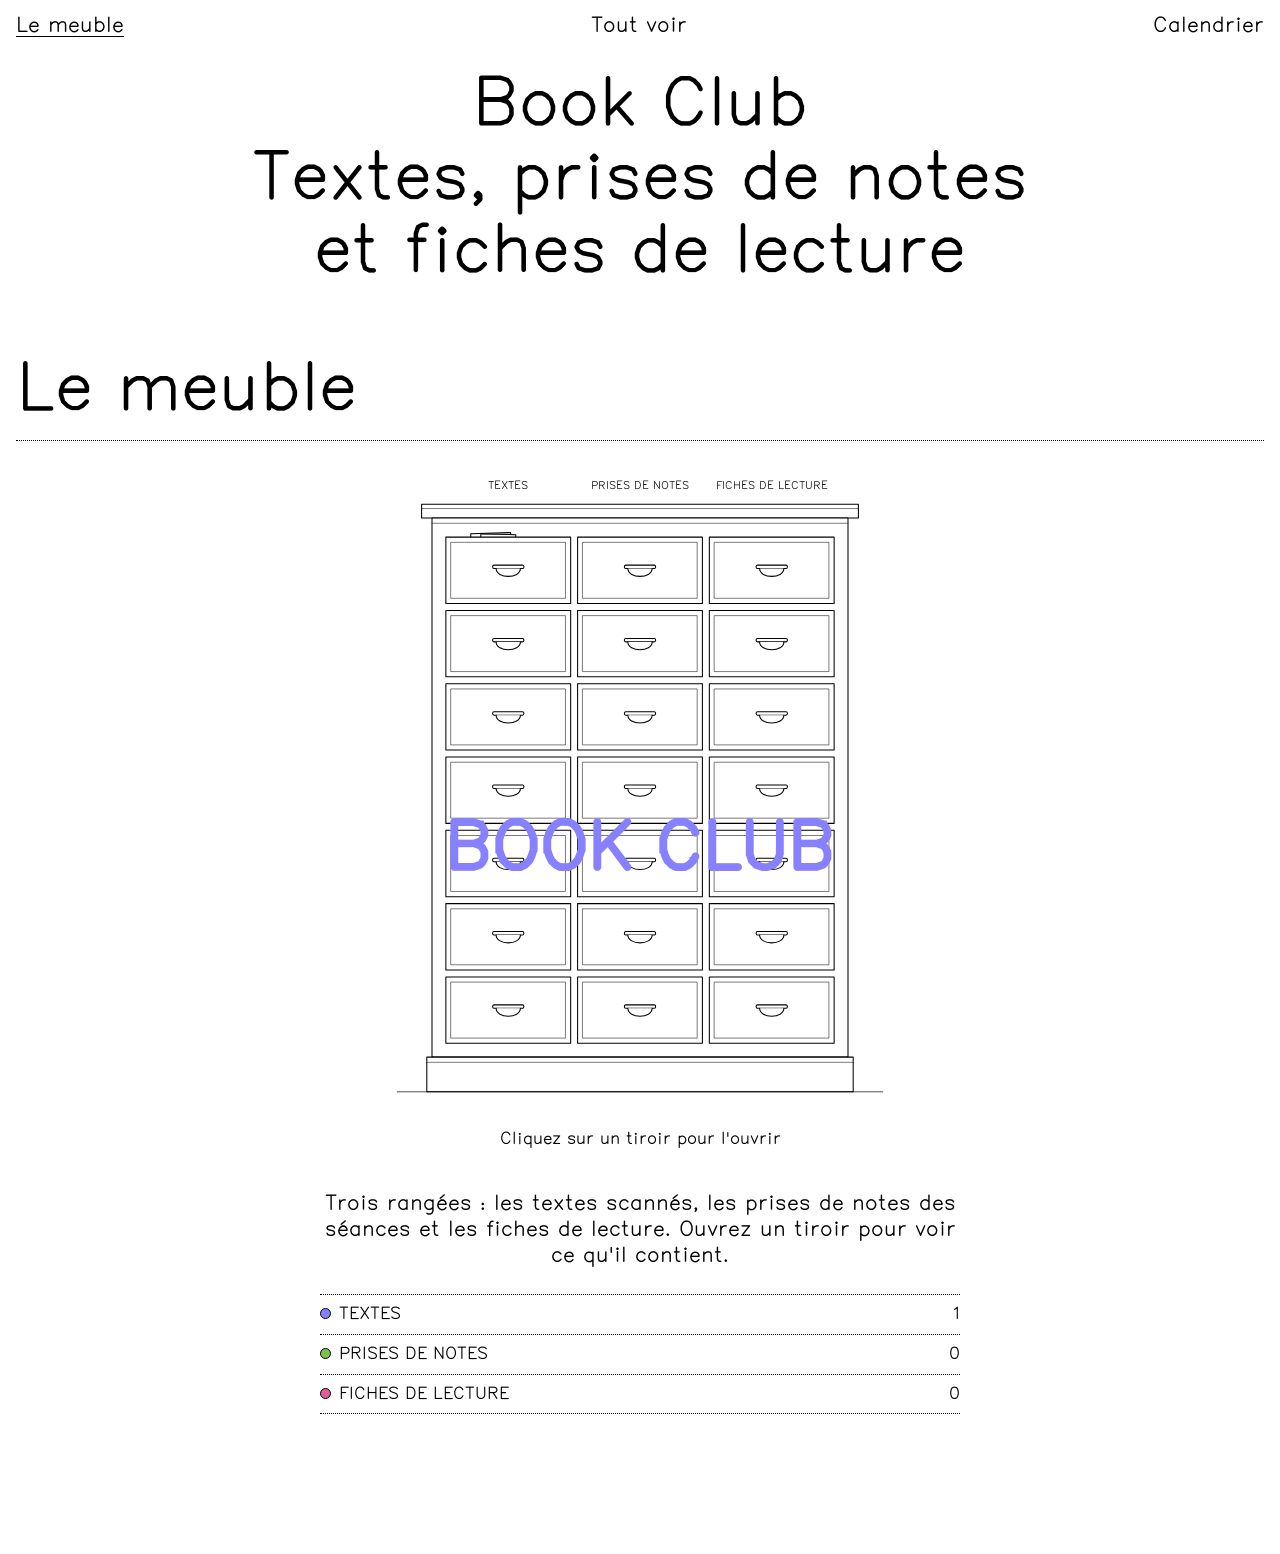
==== index.html @ 56f3e7f9 "Mise à jour depuis le back office" ====
<!doctype html>
<html lang="fr">
<head>
<meta charset="utf-8">
<meta name="viewport" content="width=device-width, initial-scale=1">
<title>Book Club</title>
<link rel="stylesheet" href="style.css">
</head>
<body class="readonly">

<header class="top">
  <nav class="views" aria-label="Navigation">
    <button data-view="home" aria-current="true">Le meuble</button>
    <button data-view="library">Tout voir</button>
    <button data-view="calendar">Calendrier</button>
    <button data-add="scan">+ Texte</button>
    <button data-add="note">+ Prise de note</button>
    <button data-add="fiche">+ Fiche de lecture</button>
    <a href="admin.html">Back office</a>
  </nav>
</header>

<h1 class="intro-title">Book Club<br>Textes, prises de notes<br>et fiches de lecture</h1>
<div class="next-wrap" id="nextSeance"></div>

<main>
  <!-- Accueil -->
  <section id="view-home">
    <div class="section-head">
      <h2>Le meuble</h2>
      <div class="actions">
        <button class="btn primary" data-add="scan"><i class="dot" data-t="scan"></i>+ Ajouter un scan</button>
        <button class="btn" data-add="note"><i class="dot" data-t="note"></i>+ Ajouter une prise de note</button>
        <button class="btn" data-add="fiche"><i class="dot" data-t="fiche"></i>+ Ajouter une fiche de lecture</button>
      </div>
    </div>
    <div class="home">
      <div class="intro">
        <p>Trois rangées&nbsp;: les textes scannés, les prises de notes des séances et les fiches de lecture. Ouvrez un tiroir pour voir ce qu'il contient.</p>
        <ul class="legend" id="legend"></ul>
      </div>
      <div class="cabinet-wrap">
        <div id="cabinet"></div>
        <div class="caption" id="caption">Cliquez sur un tiroir pour l'ouvrir</div>
      </div>
    </div>
  </section>

  <!-- Calendrier -->
  <section id="view-calendar" hidden>
    <div class="section-head"><h2>Calendrier</h2></div>
    <div id="calUpcoming"></div>
    <details class="past" id="calPastWrap" hidden><summary>Séances passées</summary><div id="calPast"></div></details>
  </section>

  <!-- Bibliothèque -->
  <section id="view-library" hidden>
    <div class="section-head">
      <h2>Tout voir</h2>
      <input class="search" id="search" type="search" placeholder="Rechercher un titre, un livre…">
    </div>
    <div class="filters"><span>Catégories</span><div class="chips" id="libChips"></div></div>
    <div class="grid" id="libGrid"></div>
  </section>
</main>

<footer class="site">
  <span class="local-only">Les contenus sont enregistrés dans ce navigateur.
  <button id="exportBtn">Exporter une sauvegarde</button>·<button id="importBtn">Importer</button> · </span>
  <a href="admin.html">Back office</a>
  <input type="file" id="importFile" accept="application/json" hidden>
</footer>

<button class="logo" id="logo" aria-label="Retour au meuble">BOOK CLUB</button>

<!-- Tiroir ouvert -->
<dialog id="drawerDlg">
  <div class="dlg">
    <div class="dlg-head">
      <div style="display:flex;flex-direction:column;flex:1;min-width:0">
        <span class="kicker" id="drawerNum">Tiroir</span>
        <input class="title-input" id="drawerName" aria-label="Nom du tiroir" title="Cliquez pour renommer">
      </div>
      <button class="x" data-close aria-label="Fermer">×</button>
    </div>
    <div class="dlg-body">
      <div class="grid" id="drawerGrid"></div>
    </div>
    <div class="dlg-foot">
      <span></span>
      <button class="btn primary" id="addHere">+ Ajouter dans ce tiroir</button>
    </div>
  </div>
</dialog>

<!-- Ajouter -->
<dialog id="addDlg" class="small">
  <form id="addForm" class="dlg" method="dialog">
    <div class="dlg-head">
      <h2>Ajouter</h2>
      <button type="button" class="x" data-close aria-label="Fermer">×</button>
    </div>
    <div class="dlg-body">
      <div class="seg" role="radiogroup" aria-label="Catégorie">
        <label><input type="radio" name="type" value="scan" checked>Texte (scan)</label>
        <label><input type="radio" name="type" value="note">Prise de note</label>
        <label><input type="radio" name="type" value="fiche">Fiche de lecture</label>
      </div>
      <div class="row2">
        <div class="field"><label for="fTitle">Titre</label><input type="text" id="fTitle" name="title" required placeholder="Ex. Chapitre 3"></div>
        <div class="field"><label for="fDrawer">Tiroir</label><select id="fDrawer" name="drawer"></select></div>
      </div>
      <div class="row2">
        <div class="field"><label for="fBook">Livre</label><input type="text" id="fBook" name="book" placeholder="Titre du livre"></div>
        <div class="field"><label for="fAuthor">Auteur·ice</label><input type="text" id="fAuthor" name="author"></div>
      </div>

      <div class="field" data-for="scan">
        <label>Fichiers <span style="color:var(--muted);font-weight:400">(images ou PDF)</span></label>
        <label class="drop" id="drop">
          <input type="file" id="fFiles" multiple accept="image/*,application/pdf">
          Glissez vos scans ici ou <u>parcourez</u>
          <div class="files-list" id="filesList"></div>
        </label>
      </div>

      <div data-for="fiche">
        <div class="field"><label for="fResume">Résumé</label><textarea id="fResume" name="resume"></textarea></div>
        <div class="field"><label for="fCitations">Citations</label><textarea id="fCitations" name="citations"></textarea></div>
        <div class="field"><label for="fAvis">Avis &amp; questions pour le club</label><textarea id="fAvis" name="avis"></textarea></div>
      </div>

      <div data-for="note">
        <div class="field"><label for="fNotes">Notes</label><textarea id="fNotes" name="notes" style="min-height:200px" placeholder="Ce qui s'est dit pendant la séance…"></textarea></div>
      </div>

      <div data-for="scan">
        <div class="field"><label for="fDesc">Description</label><textarea id="fDesc" name="desc" style="min-height:60px"></textarea></div>
      </div>
    </div>
    <div class="dlg-foot">
      <span></span>
      <div class="actions">
        <button type="button" class="btn" data-close>Annuler</button>
        <button type="submit" class="btn primary">Ranger dans le tiroir</button>
      </div>
    </div>
  </form>
</dialog>

<!-- Lecture d'un élément -->
<dialog id="viewDlg">
  <div class="dlg">
    <div class="dlg-head">
      <div style="min-width:0">
        <span class="kicker" id="vKicker"></span>
        <h2 id="vTitle"></h2>
        <div class="kicker" style="text-transform:none;letter-spacing:0;font-size:13px" id="vMeta"></div>
      </div>
      <button class="x" data-close aria-label="Fermer">×</button>
    </div>
    <div class="dlg-body" id="vBody"></div>
    <div class="dlg-foot">
      <div class="inline">
        <label for="vMove" style="font-size:13px;color:var(--muted)">Ranger dans</label>
        <select id="vMove"></select>
      </div>
      <button class="btn danger" id="vDelete">Supprimer</button>
    </div>
    <div class="dlg-foot" id="vAdmin" hidden><span></span><a class="btn" id="vAdminLink" href="admin.html">Modifier dans le back office</a></div>
  </div>
</dialog>

<script src="contenus.js"></script>
<script>
/* ================= Données ================= */
const TYPES = {
  scan:  {label:'Textes',            one:'Texte'},
  note:  {label:'Prises de notes',   one:'Prise de note'},
  fiche: {label:'Fiches de lecture', one:'Fiche de lecture'}
};
const ROWS = 7, COLS = 3, N = ROWS * COLS;
const COL_TYPE = ['scan', 'note', 'fiche'];           // une rangée verticale par catégorie
const typeOf = i => COL_TYPE[i % COLS];
const drawersOf = t => [...Array(N).keys()].filter(i => typeOf(i) === t);
const defaultName = i => TYPES[typeOf(i)].label + ' ' + pad(Math.floor(i / COLS) + 1);

let db, items = [], drawers = [];

function openDB(){
  return new Promise((res, rej) => {
    const r = indexedDB.open('bookclub', 1);
    r.onupgradeneeded = () => {
      r.result.createObjectStore('items', {keyPath:'id'});
      r.result.createObjectStore('meta');
    };
    r.onsuccess = () => res(r.result);
    r.onerror = () => rej(r.error);
  });
}
function tx(store, mode, fn){
  return new Promise((res, rej) => {
    const t = db.transaction(store, mode), s = t.objectStore(store);
    const out = fn(s);
    t.oncomplete = () => res(out && 'result' in out ? out.result : out);
    t.onerror = () => rej(t.error);
  });
}
const getAll  = () => tx('items','readonly', s => s.getAll());
const putItem = it => tx('items','readwrite', s => s.put(it));
const delItem = id => tx('items','readwrite', s => s.delete(id));
const getMeta = k  => tx('meta','readonly', s => s.get(k));
const setMeta = (k,v) => tx('meta','readwrite', s => s.put(v, k));

const uid = () => Date.now().toString(36) + Math.random().toString(36).slice(2,7);
const pad = n => String(n).padStart(2,'0');
const esc = s => String(s ?? '').replace(/[&<>"']/g, c => ({'&':'&amp;','<':'&lt;','>':'&gt;','"':'&quot;',"'":'&#39;'}[c]));
const fmtDate = t => new Date(t).toLocaleDateString('fr-FR',{day:'numeric',month:'short',year:'numeric'});
const inDrawer = i => items.filter(it => it.drawer === i);

/* URLs d'objets pour les fichiers (mises en cache) */
const urlCache = new Map();
function fileURL(item, k){
  if(item.files[k].src) return item.files[k].src;
  const key = item.id + ':' + k;
  if(!urlCache.has(key)) urlCache.set(key, URL.createObjectURL(item.files[k].blob));
  return urlCache.get(key);
}

/* ================= Meuble vectoriel (contour noir et blanc) ================= */
function rng(seed){ let s = seed * 9301 + 49297; return () => (s = (s * 9301 + 49297) % 233280) / 233280; }

function ornament(kind, x, y, w, h){
  const ox = x + w * 0.8, cy = y + h / 2;
  const rosette = (cx, cyy, r) => {
    let p = `<circle cx="${cx}" cy="${cyy}" r="${r}"/><circle cx="${cx}" cy="${cyy}" r="${r * .35}"/>`;
    for(let a = 0; a < 8; a++){
      const t = a / 8 * Math.PI * 2;
      p += `<path d="M${cx + Math.cos(t) * r * .35} ${cyy + Math.sin(t) * r * .35} L${cx + Math.cos(t) * r} ${cyy + Math.sin(t) * r}"/>`;
    }
    return p;
  };
  switch(kind){
    case 0: return rosette(ox, cy - 13, 7) + rosette(ox, cy + 13, 7);
    case 1: return [-16, 0, 16].map(d => `<circle cx="${ox - 4}" cy="${cy + d}" r="3.6"/>`).join('');
    case 2: return `<ellipse cx="${ox}" cy="${cy}" rx="7" ry="13"/>`;
    case 3: return `<path d="M${x + w - 5} ${y + 5} h-24 c8 1 13 5 15 11 c2 6 5 9 9 10 z"/>`;
    case 4: return `<rect x="${ox - 9}" y="${cy - 17}" width="18" height="34" rx="3"/>
                    <circle cx="${ox}" cy="${cy - 4}" r="2.6"/><path d="M${ox - 1.6} ${cy - 2} l-1 8 h5.2 l-1 -8"/>`;
    case 5: return rosette(ox - 50, cy - 1, 6);
    case 6: return [-10, 0, 10].map(d => `<circle cx="${x + w * .5 + d}" cy="${y + 11}" r="2"/>`).join('');
    default: return `<path d="M${ox - 9} ${cy - 14} a9 9 0 0 1 18 0 v28 a9 9 0 0 1 -18 0 z"/>`;
  }
}

function buildCabinet(){
  const W = 600, H = 740;
  // caisson 60→540, marge intérieure 16, espacement 8
  const x0 = 76, x1 = 524, y0 = 66, y1 = 650, g = 8;
  const dw = (x1 - x0 - g * (COLS - 1)) / COLS, dh = (y1 - y0 - g * (ROWS - 1)) / ROWS;
  const colX = c => x0 + c * (dw + g);

  let s = `<svg class="cabinet" viewBox="0 -8 ${W} ${H + 8}" xmlns="http://www.w3.org/2000/svg" role="group" aria-label="Meuble à tiroirs"
    fill="#fff" stroke="#000" stroke-width="1.2" stroke-linejoin="round" stroke-linecap="round">
  ${COL_TYPE.map((t, c) => `<text x="${colX(c) + dw / 2}" y="10" text-anchor="middle" fill="#111" stroke="none" font-family="'BBB Herthey Futural', sans-serif" font-size="12">${TYPES[t].label.toUpperCase()}</text>`).join('')}
  <!-- corniche -->
  <rect x="48" y="28" width="504" height="16"/>
  <path d="M48 33 h504" stroke-width=".6"/>
  <!-- caisson -->
  <rect x="60" y="44" width="480" height="622"/>
  <path d="M60 50 h480" stroke-width=".6"/>
  <!-- socle -->
  <rect x="54" y="666" width="492" height="40"/>
  <path d="M54 672 h492" stroke-width=".6"/>
  <path d="M20 706 h560" stroke-width=".8"/>`;

  for(let i = 0; i < N; i++){
    const r = Math.floor(i / COLS), c = i % COLS;
    const x = colX(c), y = y0 + r * (dh + g);
    const cx = x + dw / 2, cy = y + dh / 2;
    const has = inDrawer(i).length;

    s += `<g class="drawer" data-i="${i}" data-t="${typeOf(i)}" tabindex="0" role="button" aria-label="${TYPES[typeOf(i)].label}, tiroir ${r + 1} : ${esc(drawers[i])}">
      <g class="slide">
      ${has ? `<rect x="${cx - dw * .3}" y="${y - 4}" width="${dw * .32}" height="8" transform="rotate(-1.5 ${cx - dw * .3} ${y})"/>
               <rect x="${cx - dw * .22}" y="${y - 3}" width="${dw * .28}" height="7" transform="rotate(1.2 ${cx} ${y})"/>` : ''}
      <g class="front">
        <rect class="face" x="${x}" y="${y}" width="${dw}" height="${dh}"/>
        <rect x="${x + 6}" y="${y + 6}" width="${dw - 12}" height="${dh - 12}" fill="none" stroke-width=".6"/>
        <!-- poignée coquille -->
        <rect x="${cx - 18}" y="${cy - 6}" width="36" height="4" rx="1.5"/>
        <path d="M${cx - 14} ${cy - 2} C${cx - 14} ${cy + 10}, ${cx + 14} ${cy + 10}, ${cx + 14} ${cy - 2}"/>
      </g>
      </g>
    </g>`;
  }
  s += `</svg>`;
  document.getElementById('cabinet').innerHTML = s;

  const cap = document.getElementById('caption');
  document.querySelectorAll('.drawer').forEach(d => {
    const i = +d.dataset.i;
    const show = () => { const n = inDrawer(i).length; cap.innerHTML = `<b>${esc(drawers[i])}</b> · ${n ? n + ' élément' + (n > 1 ? 's' : '') : 'vide'}`; };
    d.addEventListener('mouseenter', show);
    d.addEventListener('focus', show);
    d.addEventListener('mouseleave', () => cap.textContent = "Cliquez sur un tiroir pour l'ouvrir");
    d.addEventListener('click', () => pullDrawer(d, i));
    d.addEventListener('keydown', e => { if(e.key === 'Enter' || e.key === ' '){ e.preventDefault(); pullDrawer(d, i); } });
  });
}

function pullDrawer(el, i){
  el.classList.add('pulled');
  setTimeout(() => openDrawer(i), 320);
}

/* ================= Rendu ================= */
function cardHTML(it){
  let thumb;
  const imgIdx = (it.files || []).findIndex(f => f.type.startsWith('image/'));
  if(imgIdx >= 0) thumb = `<img src="${fileURL(it, imgIdx)}" alt="">`;
  else if(it.files?.length) thumb = `<span class="glyph">PDF</span>`;
  else {
    const txt = it.notes || it.resume || it.avis || it.citations || it.desc || '';
    thumb = txt ? `<div class="excerpt">${esc(txt)}</div>` : `<span class="glyph">${esc(TYPES[it.type].one.toUpperCase())}</span>`;
  }
  const n = it.files?.length || 0;
  const meta = [it.book, it.author].filter(Boolean).join(' — ') || fmtDate(it.created);
  return `<button class="card" data-t="${it.type}" data-id="${it.id}">
    <div class="thumb">${thumb}${n > 1 ? `<span class="count">${n} pages</span>` : ''}</div>
    <div class="body"><span class="pill"><i class="dot" data-t="${it.type}"></i>${TYPES[it.type].one}</span><h3>${esc(it.title)}</h3><div class="meta">${esc(meta)}</div></div>
  </button>`;
}
function renderGrid(el, list, emptyMsg){
  el.innerHTML = list.length ? list.sort((a, b) => b.created - a.created).map(cardHTML).join('') : `<div class="empty" style="grid-column:1/-1">${emptyMsg}</div>`;
  el.querySelectorAll('.card').forEach(c => c.addEventListener('click', () => openItem(c.dataset.id)));
}
function chipsHTML(list, current){
  const all = `<button class="chip" data-f="all" aria-pressed="${current === 'all'}">Tout<small>${list.length}</small></button>`;
  return all + Object.entries(TYPES).map(([k, t]) =>
    `<button class="chip" data-f="${k}" aria-pressed="${current === k}"><i class="dot" data-t="${k}"></i>${t.label}<small>${list.filter(i => i.type === k).length}</small></button>`).join('');
}

function renderLegend(){
  document.getElementById('legend').innerHTML = Object.entries(TYPES).map(([k, t]) =>
    `<li><b><i class="dot" data-t="${k}"></i>${t.label}</b><span>${items.filter(i => i.type === k).length}</span></li>`).join('');
}

let libFilter = 'all';
function renderLibrary(){
  const q = document.getElementById('search').value.trim().toLowerCase();
  const chips = document.getElementById('libChips');
  chips.innerHTML = chipsHTML(items, libFilter);
  chips.querySelectorAll('.chip').forEach(c => c.addEventListener('click', () => { libFilter = c.dataset.f; renderLibrary(); }));
  const list = items.filter(it => (libFilter === 'all' || it.type === libFilter) &&
    (!q || [it.title, it.book, it.author, drawers[it.drawer]].join(' ').toLowerCase().includes(q)));
  renderGrid(document.getElementById('libGrid'), list, items.length ? 'Aucun résultat.' : 'Rien pour l\'instant. Ajoutez un premier scan&nbsp;!');
}

/* ================= Calendrier ================= */
const seances = () => (window.BOOKCLUB_SEANCES || []).slice().sort((a, b) => (a.date + (a.heure || '')).localeCompare(b.date + (b.heure || '')));
const isPast = s => new Date(s.date + 'T23:59:59') < new Date();
const dayLabel = s => new Date(s.date + 'T12:00').toLocaleDateString('fr-FR', {weekday: 'long', day: 'numeric', month: 'long'});
const heureLabel = h => h ? h.replace(':', 'h').replace(/h00$/, 'h') : '';
function lectures(s){
  const linked = (s.textes || []).map(id => items.find(i => i.id === id)).filter(Boolean)
    .map(it => `<button class="chip" data-id="${it.id}"><i class="dot" data-t="${it.type}"></i>${esc(it.title)}</button>`).join('');
  const libre = s.lecture ? `<span class="s-libre">${esc(s.lecture)}</span>` : '';
  return linked || libre ? `<div class="s-read"><span class="kicker">À lire</span><div class="chips">${linked}${libre}</div></div>` : '';
}
function seanceHTML(s){
  const d = new Date(s.date + 'T12:00');
  return `<article class="seance${isPast(s) ? ' is-past' : ''}">
    <div class="s-date"><span class="s-day">${d.toLocaleDateString('fr-FR', {weekday: 'short'})} ${d.getDate()}</span><span class="s-month">${d.toLocaleDateString('fr-FR', {month: 'long', year: 'numeric'})}</span></div>
    <div class="s-body">
      <div class="s-meta">${[heureLabel(s.heure), s.salle && 'Salle : ' + esc(s.salle)].filter(Boolean).join(' · ')}</div>
      <h3>${esc(s.titre || 'Séance')}</h3>
      ${lectures(s)}
      ${s.description ? `<p>${esc(s.description)}</p>` : ''}
    </div>
  </article>`;
}
function renderCalendar(){
  const all = seances(), up = all.filter(s => !isPast(s)), past = all.filter(isPast).reverse();
  document.getElementById('calUpcoming').innerHTML = up.length ? up.map(seanceHTML).join('') : '<div class="empty">Pas de séance prévue pour l\'instant.</div>';
  document.getElementById('calPastWrap').hidden = !past.length;
  document.getElementById('calPast').innerHTML = past.map(seanceHTML).join('');
  document.querySelectorAll('#view-calendar [data-id]').forEach(b => b.addEventListener('click', () => openItem(b.dataset.id)));
  const next = up[0];
  document.getElementById('nextSeance').innerHTML = next ? `<button class="next-seance" id="nextBtn">
    <span class="kicker">Prochaine séance</span>
    <span>${dayLabel(next)}${next.heure ? ', ' + heureLabel(next.heure) : ''}${next.salle ? ' · ' + esc(next.salle) : ''}</span>
    ${(next.textes || []).length || next.lecture ? `<span class="s-libre">À lire : ${esc([...(next.textes || []).map(id => items.find(i => i.id === id)?.title).filter(Boolean), next.lecture].filter(Boolean).join(', '))}</span>` : ''}
  </button>` : '';
  document.getElementById('nextBtn')?.addEventListener('click', () => { document.querySelector('[data-view=calendar]').click(); scrollTo({top: 0, behavior: 'smooth'}); });
}

function renderAll(){
  renderCalendar();
  buildCabinet();
  renderLegend();
  renderLibrary();
  if(openDrawerIdx !== null) renderDrawer();
}

/* ================= Tiroir ================= */
let openDrawerIdx = null, drawerFilter = 'all';
const drawerDlg = document.getElementById('drawerDlg');

function openDrawer(i){
  openDrawerIdx = i; drawerFilter = 'all';
  document.getElementById('drawerNum').textContent = TYPES[typeOf(i)].label;
  document.getElementById('drawerName').value = drawers[i];
  renderDrawer();
  drawerDlg.showModal();
}
function renderDrawer(){
  renderGrid(document.getElementById('drawerGrid'), inDrawer(openDrawerIdx), 'Ce tiroir est vide.');
}
drawerDlg.addEventListener('close', () => {
  openDrawerIdx = null;
  document.querySelectorAll('.drawer.pulled').forEach(d => d.classList.remove('pulled'));
});
document.getElementById('drawerName').addEventListener('change', async e => {
  const v = e.target.value.trim() || defaultName(openDrawerIdx);
  drawers[openDrawerIdx] = v; e.target.value = v;
  await setMeta('drawers', drawers);
  buildCabinet(); fillDrawerSelects();
  document.querySelector(`.drawer[data-i="${openDrawerIdx}"]`)?.classList.add('pulled');
});
document.getElementById('drawerName').addEventListener('keydown', e => { if(e.key === 'Enter') e.target.blur(); });

/* ================= Ajouter ================= */
const addDlg = document.getElementById('addDlg'), addForm = document.getElementById('addForm');
const fFiles = document.getElementById('fFiles'), drop = document.getElementById('drop');
let pendingFiles = [];

const drawerOptions = t => drawersOf(t).map(i => `<option value="${i}">${esc(drawers[i])}</option>`).join('');
function fillDrawerSelects(){
  document.getElementById('fDrawer').innerHTML = drawerOptions(addForm.type.value);
}
function syncTypeFields(){
  const t = addForm.type.value;
  addForm.querySelectorAll('[data-for]').forEach(el => el.hidden = !el.dataset.for.split(' ').includes(t));
  addForm.querySelector('h2').textContent = 'Ajouter — ' + TYPES[t].one.toLowerCase();
  const sel = document.getElementById('fDrawer'), prev = +sel.value;
  sel.innerHTML = drawerOptions(t);
  if(typeOf(prev) === t) sel.value = prev;
}
function openAdd(type, drawer){
  addForm.reset(); pendingFiles = []; showFiles();
  addForm.type.value = type;
  syncTypeFields();
  const d = drawer ?? openDrawerIdx;
  if(d != null && typeOf(d) === type) document.getElementById('fDrawer').value = d;
  addDlg.showModal();
  setTimeout(() => document.getElementById('fTitle').focus(), 30);
}
addForm.querySelectorAll('input[name=type]').forEach(r => r.addEventListener('change', syncTypeFields));

function showFiles(){
  document.getElementById('filesList').textContent = pendingFiles.length
    ? pendingFiles.map(f => f.name).join(', ') : '';
}
fFiles.addEventListener('change', () => { pendingFiles.push(...fFiles.files); fFiles.value = ''; showFiles(); });
['dragenter','dragover'].forEach(ev => drop.addEventListener(ev, e => { e.preventDefault(); drop.classList.add('over'); }));
['dragleave','drop'].forEach(ev => drop.addEventListener(ev, e => { e.preventDefault(); drop.classList.remove('over'); }));
drop.addEventListener('drop', e => { pendingFiles.push(...[...e.dataTransfer.files].filter(f => /^image\/|pdf$/.test(f.type))); showFiles(); });

addForm.addEventListener('submit', async e => {
  e.preventDefault();
  const f = addForm, type = f.type.value;
  if(type === 'scan' && !pendingFiles.length){ drop.classList.add('over'); drop.querySelector('u').textContent = 'ajoutez au moins un fichier'; return; }
  const it = {
    id: uid(), type, created: Date.now(),
    drawer: +f.drawer.value,
    title: f.title.value.trim(), book: f.book.value.trim(), author: f.author.value.trim(),
    files: pendingFiles.map(file => ({name: file.name, type: file.type, blob: file}))
  };
  if(type === 'fiche'){ it.resume = f.resume.value; it.citations = f.citations.value; it.avis = f.avis.value; }
  if(type === 'note') it.notes = f.notes.value;
  if(type === 'scan') it.desc = f.desc.value;
  await putItem(it);
  items.push(it);
  addDlg.close();
  renderAll();
});

document.querySelectorAll('[data-add]').forEach(b => b.addEventListener('click', () => openAdd(b.dataset.add)));
document.getElementById('addHere').addEventListener('click', () => openAdd(typeOf(openDrawerIdx), openDrawerIdx));

/* ================= Lecture ================= */
const viewDlg = document.getElementById('viewDlg');
let viewing = null;
function openItem(id){
  const it = items.find(x => x.id === id); viewing = it;
  document.getElementById('vKicker').textContent = TYPES[it.type].one + ' · ' + fmtDate(it.created);
  document.getElementById('vTitle').textContent = it.title;
  document.getElementById('vMeta').textContent = [it.book, it.author].filter(Boolean).join(' — ');
  const blocks = [
    ['Résumé', it.resume], ['Citations', it.citations], ['Avis & questions', it.avis],
    ['Notes', it.notes], ['Description', it.desc]
  ].filter(([, v]) => v && v.trim()).map(([h, v]) => `<div class="text-block"><h4>${h}</h4><p>${esc(v)}</p></div>`).join('');
  const pages = (it.files || []).map((f, k) => {
    const u = fileURL(it, k);
    if(f.type.startsWith('image/')) return `<a href="${u}" target="_blank"><img src="${u}" alt="${esc(f.name)}"></a>`;
    if(f.type === 'application/pdf') return `<iframe src="${u}" title="${esc(f.name)}"></iframe><a class="file" href="${u}" target="_blank" download="${esc(f.name)}">Ouvrir ${esc(f.name)}</a>`;
    return `<a class="file" href="${u}" download="${esc(f.name)}">${esc(f.name)}</a>`;
  }).join('');
  document.getElementById('vBody').innerHTML = blocks + (pages ? `<div class="viewer-pages">${pages}</div>` : '') || '<p style="color:var(--muted)">Pas de contenu.</p>';
  document.querySelector('#viewDlg .dlg-foot').hidden = true;
  document.getElementById('vAdminLink').href = it.seed ? 'admin.html' : 'admin.html?edit=' + encodeURIComponent(it.id);
  document.getElementById('vMove').innerHTML = drawerOptions(it.type);
  document.getElementById('vMove').value = it.drawer;
  viewDlg.showModal();
}
document.getElementById('vMove').addEventListener('change', async e => {
  viewing.drawer = +e.target.value; await putItem(viewing); renderAll();
});
document.getElementById('vDelete').addEventListener('click', async () => {
  if(!confirm(`Supprimer « ${viewing.title} » ?`)) return;
  await delItem(viewing.id);
  items = items.filter(x => x.id !== viewing.id);
  viewDlg.close(); renderAll();
});

/* ================= Divers ================= */
document.querySelectorAll('dialog').forEach(d => {
  d.addEventListener('click', e => { if(e.target === d) d.close(); });
  d.querySelectorAll('[data-close]').forEach(b => b.addEventListener('click', () => d.close()));
});

document.querySelectorAll('nav.views button[data-view]').forEach(b => b.addEventListener('click', () => {
  document.querySelectorAll('nav.views button[data-view]').forEach(x => x.setAttribute('aria-current', x === b));
  ['home', 'library', 'calendar'].forEach(v => document.getElementById('view-' + v).hidden = b.dataset.view !== v);
}));
document.getElementById('search').addEventListener('input', renderLibrary);
document.getElementById('logo').addEventListener('click', () => { document.querySelector('[data-view=home]').click(); scrollTo({top:0, behavior:'smooth'}); });

/* Sauvegarde JSON (pour partager entre membres / changer d'ordinateur) */
const toB64 = blob => new Promise(r => { const fr = new FileReader(); fr.onload = () => r(fr.result); fr.readAsDataURL(blob); });
document.getElementById('exportBtn').addEventListener('click', async () => {
  const out = [];
  for(const it of items.filter(x => !x.seed)){
    out.push({...it, files: await Promise.all((it.files || []).map(async f => ({name: f.name, type: f.type, data: await toB64(f.blob)})))});
  }
  const blob = new Blob([JSON.stringify({drawers, items: out})], {type:'application/json'});
  const a = Object.assign(document.createElement('a'), {href: URL.createObjectURL(blob), download: `book-club-${new Date().toISOString().slice(0,10)}.json`});
  a.click();
});
document.getElementById('importBtn').addEventListener('click', () => document.getElementById('importFile').click());
document.getElementById('importFile').addEventListener('change', async e => {
  const file = e.target.files[0]; if(!file) return;
  try{
    const data = JSON.parse(await file.text());
    for(const it of data.items || []){
      it.files = await Promise.all((it.files || []).map(async f => ({name: f.name, type: f.type, blob: await (await fetch(f.data)).blob()})));
      await putItem(it);
      const k = items.findIndex(x => x.id === it.id);
      k >= 0 ? items[k] = it : items.push(it);
    }
    if(Array.isArray(data.drawers) && data.drawers.length === N){ drawers = data.drawers; await setMeta('drawers', drawers); }
    fillDrawerSelects(); renderAll();
    alert('Import terminé : ' + (data.items || []).length + ' élément(s).');
  }catch(err){ alert('Fichier de sauvegarde illisible.'); }
  e.target.value = '';
});

/* ================= Démarrage ================= */
(async () => {
  const seed = (window.BOOKCLUB_CONTENUS || []).map(it => ({...it, seed: true, created: Date.parse(it.date) || 0}));
  // site public en lecture seule : le contenu vient de contenus.js (modifié par le back office)
  items = seed;
  drawers = Array.from({length: N}, (_, i) => (window.BOOKCLUB_TIROIRS || [])[i] || defaultName(i));
  document.getElementById('drawerName').readOnly = true;
  fillDrawerSelects();
  renderAll();
})();
</script>
</body>
</html>
---- style.css ----
@font-face{font-family:"BBB Herthey Futural";src:url("fonts/BBB-Herthey-Futural--15.otf") format("opentype");font-weight:100 300;font-display:swap}
@font-face{font-family:"BBB Herthey Futural";src:url("fonts/BBB-Herthey-Futural-40.otf") format("opentype");font-weight:400 500;font-display:swap}
@font-face{font-family:"BBB Herthey Futural";src:url("fonts/BBB-Herthey-Futural-95.otf") format("opentype");font-weight:600 900;font-display:swap}
:root{
  --bg:#fff; --ink:#000; --muted:#6b6b6b; --violet:#8781ff;
  --scan:#8781ff; --scan-bg:#ecebff;
  --note:#7cc24a; --note-bg:#eef8e1;
  --fiche:#e05d9a; --fiche-bg:#fbe9f2;
  --dot:1px dotted #000;
}
*{box-sizing:border-box}
html,body{margin:0}
body{background:var(--bg);color:var(--ink);font-family:"BBB Herthey Futural","Century Gothic",sans-serif;font-size:16px;line-height:1.3;font-weight:400}
button,input,select,textarea{font:inherit;color:inherit}
a{color:inherit}
:focus-visible{outline:2px solid var(--violet);outline-offset:2px}

/* ---------- nav ---------- */
header.top{position:sticky;top:0;z-index:5;background:var(--bg);padding:10px 16px}
header.top nav{display:flex;justify-content:space-between;gap:12px;flex-wrap:wrap}
header.top nav button{background:none;border:0;padding:4px 0;font-size:20px;cursor:pointer;color:var(--ink)}
header.top nav button:hover,header.top nav button[aria-current="true"]{text-decoration:underline;text-underline-offset:4px;text-decoration-thickness:1px}

.intro-title{font-size:clamp(34px,6vw,64px);line-height:1.15;font-weight:400;text-align:center;margin:18px 16px 48px}

main{padding:0 16px 140px}
.section-head{display:flex;justify-content:space-between;align-items:end;gap:16px;flex-wrap:wrap;padding-bottom:10px;border-bottom:var(--dot);margin-bottom:12px}
.section-head h2{font-size:clamp(40px,6vw,64px);line-height:1.15;font-weight:400;margin:0}

/* ---------- chips (filtres) ---------- */
.chips{display:flex;gap:6px;flex-wrap:wrap}
.chip,.btn{display:inline-flex;align-items:center;gap:6px;border:var(--dot);background:#fff;border-radius:8px;padding:8px 8px 4px;
  font-size:16px;text-transform:uppercase;cursor:pointer;line-height:1.3;white-space:nowrap}
.chip small{font-size:inherit;opacity:.55}
.chip[aria-pressed="true"],.btn.primary{background:var(--violet);color:#fff;border:1px solid var(--violet)}
.btn.danger{color:#c0392b;border-color:#c0392b}
.dot{display:inline-block;width:11px;height:11px;border-radius:50%;border:1px solid #000;margin-top:-3px}
.dot[data-t=scan]{background:var(--scan)} .dot[data-t=note]{background:var(--note)} .dot[data-t=fiche]{background:var(--fiche)}
.filters{display:grid;grid-template-columns:90px 1fr;gap:8px 12px;align-items:center;margin-bottom:24px}
.filters > span{text-transform:uppercase}

/* ---------- accueil ---------- */
.home{display:flex;flex-direction:column;align-items:center;gap:40px;margin-top:32px}
.cabinet-wrap{order:-1;width:min(520px,100%)}
.intro{width:min(640px,100%)}
.intro p{font-size:20px;margin:0 0 24px;text-align:center}
.legend{list-style:none;padding:0;margin:0;border-top:var(--dot)}
.legend li{display:flex;justify-content:space-between;align-items:center;padding:10px 0 8px;border-bottom:var(--dot);text-transform:uppercase}
.legend li b{font-weight:400;display:flex;gap:8px;align-items:center}
.legend span{font-variant-numeric:tabular-nums}
.cabinet{width:100%;height:auto;display:block}
.caption{text-align:center;min-height:1.4em;margin-top:8px}
.caption b{font-weight:400;text-decoration:underline;text-underline-offset:3px}

.drawer{cursor:pointer;outline:none}
.drawer .face{transition:fill .2s}
.drawer[data-t=scan]:hover .face,.drawer[data-t=scan]:focus-visible .face,.drawer[data-t=scan].pulled .face{fill:var(--scan-bg)}
.drawer[data-t=note]:hover .face,.drawer[data-t=note]:focus-visible .face,.drawer[data-t=note].pulled .face{fill:var(--note-bg)}
.drawer[data-t=fiche]:hover .face,.drawer[data-t=fiche]:focus-visible .face,.drawer[data-t=fiche].pulled .face{fill:var(--fiche-bg)}
.drawer .slide{transition:transform .35s cubic-bezier(.2,.8,.2,1);transform-box:fill-box;transform-origin:center}
.drawer.pulled .slide{transform:scale(1.07) translateY(2px)}

/* ---------- tout voir ---------- */
.search{border:var(--dot);background:#fff;border-radius:8px;padding:8px 10px 4px;min-width:min(280px,100%);font-size:16px}
.grid{display:grid;grid-template-columns:repeat(auto-fill,minmax(200px,1fr));gap:10px}
.card{background:#fff;border:1px solid #000;border-radius:8px;overflow:hidden;cursor:pointer;text-align:left;padding:0;display:flex;flex-direction:column}
.card[data-t=scan]{background:var(--scan-bg)} .card[data-t=note]{background:var(--note-bg)} .card[data-t=fiche]{background:var(--fiche-bg)}
.card:hover h3{text-decoration:underline;text-underline-offset:3px}
.thumb{aspect-ratio:4/3;display:flex;align-items:center;justify-content:center;overflow:hidden;position:relative;border-bottom:1px dashed #000;background:#fff}
.thumb img{width:100%;height:100%;object-fit:cover}
.thumb .glyph{text-transform:uppercase;border:var(--dot);padding:6px 8px 3px;border-radius:8px}
.thumb .excerpt{padding:10px;font-size:15px;align-self:stretch;overflow:hidden;display:-webkit-box;-webkit-line-clamp:7;-webkit-box-orient:vertical}
.thumb .count{position:absolute;right:6px;bottom:6px;background:#000;color:#fff;font-size:13px;padding:3px 7px 1px;border-radius:999px}
.card .body{padding:8px 10px 10px}
.pill{display:flex;align-items:center;gap:6px;font-size:13px;text-transform:uppercase;margin-bottom:4px}
.card h3{margin:0;font-size:18px;font-weight:400;line-height:1.2}
.card .meta{font-size:14px;margin-top:2px;color:var(--muted)}
.empty{padding:40px 0;text-align:center;border:var(--dot);border-radius:8px}

/* ---------- dialogues ---------- */
dialog{border:1px solid #000;padding:0;border-radius:8px;background:#fff;color:var(--ink);width:min(880px,calc(100vw - 32px));max-height:calc(100vh - 48px)}
dialog::backdrop{background:rgba(255,255,255,.8)}
dialog.small{width:min(580px,calc(100vw - 32px))}
.dlg{display:flex;flex-direction:column;max-height:calc(100vh - 48px)}
.dlg-head{display:flex;align-items:flex-start;justify-content:space-between;gap:12px;padding:14px 16px 10px;border-bottom:var(--dot)}
.dlg-head h2{margin:0;font-size:32px;font-weight:400;line-height:1.15}
.dlg-body{padding:16px;overflow:auto}
.dlg-foot{display:flex;justify-content:space-between;align-items:center;gap:8px;flex-wrap:wrap;padding:12px 16px;border-top:var(--dot)}
.x{background:none;border:0;font-size:28px;line-height:1;cursor:pointer;padding:0 4px}
.title-input{border:0;background:transparent;font-size:32px;line-height:1.15;padding:0;min-width:0;flex:1;width:100%}
.title-input:hover,.title-input:focus{text-decoration:underline;text-underline-offset:4px;outline:none}
.kicker{font-size:14px;text-transform:uppercase;display:flex;gap:6px;align-items:center}
.actions{display:flex;gap:6px;flex-wrap:wrap}

form .field{display:flex;flex-direction:column;gap:4px;margin-bottom:14px}
form label{text-transform:uppercase;font-size:14px}
form input[type=text],form select,form textarea{border:var(--dot);background:#fff;border-radius:8px;padding:8px 10px 5px;width:100%;font-size:16px}
form textarea{min-height:90px;resize:vertical;line-height:1.35}
.row2{display:grid;grid-template-columns:1fr 1fr;gap:12px}
.seg{display:flex;flex-wrap:wrap;gap:6px;margin-bottom:18px}
.seg label{border:var(--dot);border-radius:8px;padding:8px 8px 4px;cursor:pointer;font-size:16px;display:inline-flex;gap:6px;align-items:center}
.seg input{position:absolute;opacity:0;pointer-events:none}
.seg label:has(input:checked){background:var(--violet);color:#fff;border:1px solid var(--violet)}
.seg label:has(input:focus-visible){outline:2px solid var(--violet);outline-offset:2px}
.drop{border:var(--dot);border-radius:8px;padding:24px;text-align:center;cursor:pointer;text-transform:none!important;font-size:16px!important}
.drop.over{background:var(--scan-bg)}
.drop input{display:none}
.files-list{font-size:14px;margin-top:8px}
[hidden]{display:none!important}

.viewer-pages{display:flex;flex-direction:column;gap:12px}
.viewer-pages img{width:100%;border:1px solid #000;border-radius:8px}
.viewer-pages iframe{width:100%;height:70vh;border:1px solid #000;border-radius:8px}
.viewer-pages a.file{text-decoration:underline}
.text-block{margin-bottom:18px;padding-bottom:14px;border-bottom:var(--dot)}
.text-block h4{margin:0 0 4px;font-size:14px;text-transform:uppercase;font-weight:400}
.text-block p{margin:0;white-space:pre-wrap;font-size:18px;line-height:1.4}
.inline{display:flex;gap:8px;align-items:center;flex-wrap:wrap;text-transform:uppercase;font-size:14px}
.inline select{border:var(--dot);border-radius:8px;padding:6px 8px 3px;background:#fff;text-transform:none;font-size:16px}

footer.site{text-align:center;font-size:14px;padding:0 16px 120px}
footer.site button{background:none;border:0;text-decoration:underline;cursor:pointer;padding:0 4px;font-size:inherit}

/* logo flottant */
.logo{position:fixed;left:50%;bottom:14px;transform:translateX(-50%);z-index:4;font-weight:900;font-size:clamp(36px,6vw,64px);line-height:1;color:var(--violet);
  text-decoration:none;background:none;border:0;cursor:pointer;letter-spacing:-.01em;white-space:nowrap}

@media (max-width:820px){
  .row2{grid-template-columns:1fr}
  header.top nav button{font-size:17px}
  .filters{grid-template-columns:1fr}
}

/* ---------- liens de nav ---------- */
header.top nav a{font-size:20px;padding:4px 0;text-decoration:none}
header.top nav a:hover{text-decoration:underline;text-underline-offset:4px;text-decoration-thickness:1px}
.online .local-only{display:none}

/* ---------- back office ---------- */
.panel{max-width:560px;margin:0 auto;border:1px solid #000;border-radius:8px;padding:20px}
.panel h2{font-size:28px;font-weight:400;margin:0 0 12px}
.panel ol{padding-left:20px;margin:0}
.panel li{margin-bottom:8px}
.panel code{font-family:inherit;background:var(--scan-bg);padding:1px 5px;border-radius:4px}
.panel input{border:var(--dot);border-radius:8px;padding:9px 10px 6px;width:100%;font-size:16px;margin:8px 0 12px}
.err{color:#c0392b;min-height:1.3em}
.status{min-height:1.3em;color:var(--muted)}
.notice{border:1px dashed #000;border-radius:8px;padding:12px;margin-bottom:16px;display:flex;justify-content:space-between;align-items:center;gap:12px;flex-wrap:wrap;background:var(--scan-bg)}
.rows{border-top:var(--dot)}
.row{display:grid;grid-template-columns:170px minmax(0,1fr) 150px 110px auto;gap:12px;align-items:center;padding:10px 0 8px;border-bottom:var(--dot)}
.row b{font-weight:400;font-size:18px;display:block}
.row .meta{color:var(--muted);font-size:14px}
.row .pill{margin:0}
.drawer-cols{display:grid;grid-template-columns:repeat(3,1fr);gap:20px}
.drawer-cols h3{font-weight:400;text-transform:uppercase;font-size:14px;display:flex;gap:6px;align-items:center;margin:0 0 8px}
.drawer-cols input{display:block;width:100%;border:var(--dot);border-radius:8px;padding:8px 10px 5px;margin-bottom:6px;font-size:16px}
.file-row{display:flex;justify-content:space-between;align-items:center;gap:8px;border-bottom:var(--dot);padding:6px 0 4px;font-size:15px}
.file-row button{background:none;border:0;cursor:pointer;font-size:18px;line-height:1}
.file-row.new{color:var(--violet)}
@media (max-width:820px){
  .row{grid-template-columns:1fr;gap:4px}
  .drawer-cols{grid-template-columns:1fr}
}

/* site public en lecture seule (on modifie depuis le back office) */
.readonly [data-add], .readonly #addHere, .readonly footer.site, .readonly nav a[href="admin.html"]{display:none!important}
.readonly .title-input{cursor:default}
.readonly .title-input:hover{text-decoration:none}

/* ---------- calendrier ---------- */
.next-wrap{display:flex;justify-content:center;margin:-24px 16px 40px}
.next-seance{display:flex;flex-direction:column;align-items:center;gap:2px;border:1px solid var(--violet);border-radius:8px;background:#fff;padding:10px 18px 8px;cursor:pointer;font-size:20px;text-align:center}
.next-seance .kicker{color:var(--violet)}
.next-seance:hover{background:var(--scan-bg)}
.s-libre{font-size:16px;color:var(--muted)}
.seance{display:grid;grid-template-columns:220px minmax(0,1fr);gap:16px;padding:16px 0 14px;border-bottom:var(--dot)}
.seance.is-past{opacity:.55}
.s-date{display:flex;flex-direction:column}
.s-day{font-size:40px;line-height:1.05;text-transform:capitalize}
.s-month{text-transform:uppercase;font-size:14px}
.s-meta{text-transform:uppercase;font-size:14px;margin-bottom:2px}
.seance h3{font-size:26px;font-weight:400;margin:0 0 10px;line-height:1.15}
.seance p{margin:10px 0 0;max-width:60ch;white-space:pre-wrap}
.s-read{display:flex;gap:10px;align-items:baseline;flex-wrap:wrap}
.s-read .s-libre{align-self:center}
details.past{margin-top:24px}
details.past summary{cursor:pointer;text-transform:uppercase;padding:8px 0;border-bottom:var(--dot)}
input[type=date],input[type=time]{border:var(--dot);background:#fff;border-radius:8px;padding:8px 10px 5px;width:100%;font-size:16px}
.check-list{max-height:220px;overflow:auto;border:var(--dot);border-radius:8px;padding:6px 10px}
.check-list label{display:flex;gap:8px;align-items:center;text-transform:none;font-size:15px;padding:4px 0;cursor:pointer}
@media (max-width:820px){ .seance{grid-template-columns:1fr;gap:6px} .s-day{font-size:30px} }
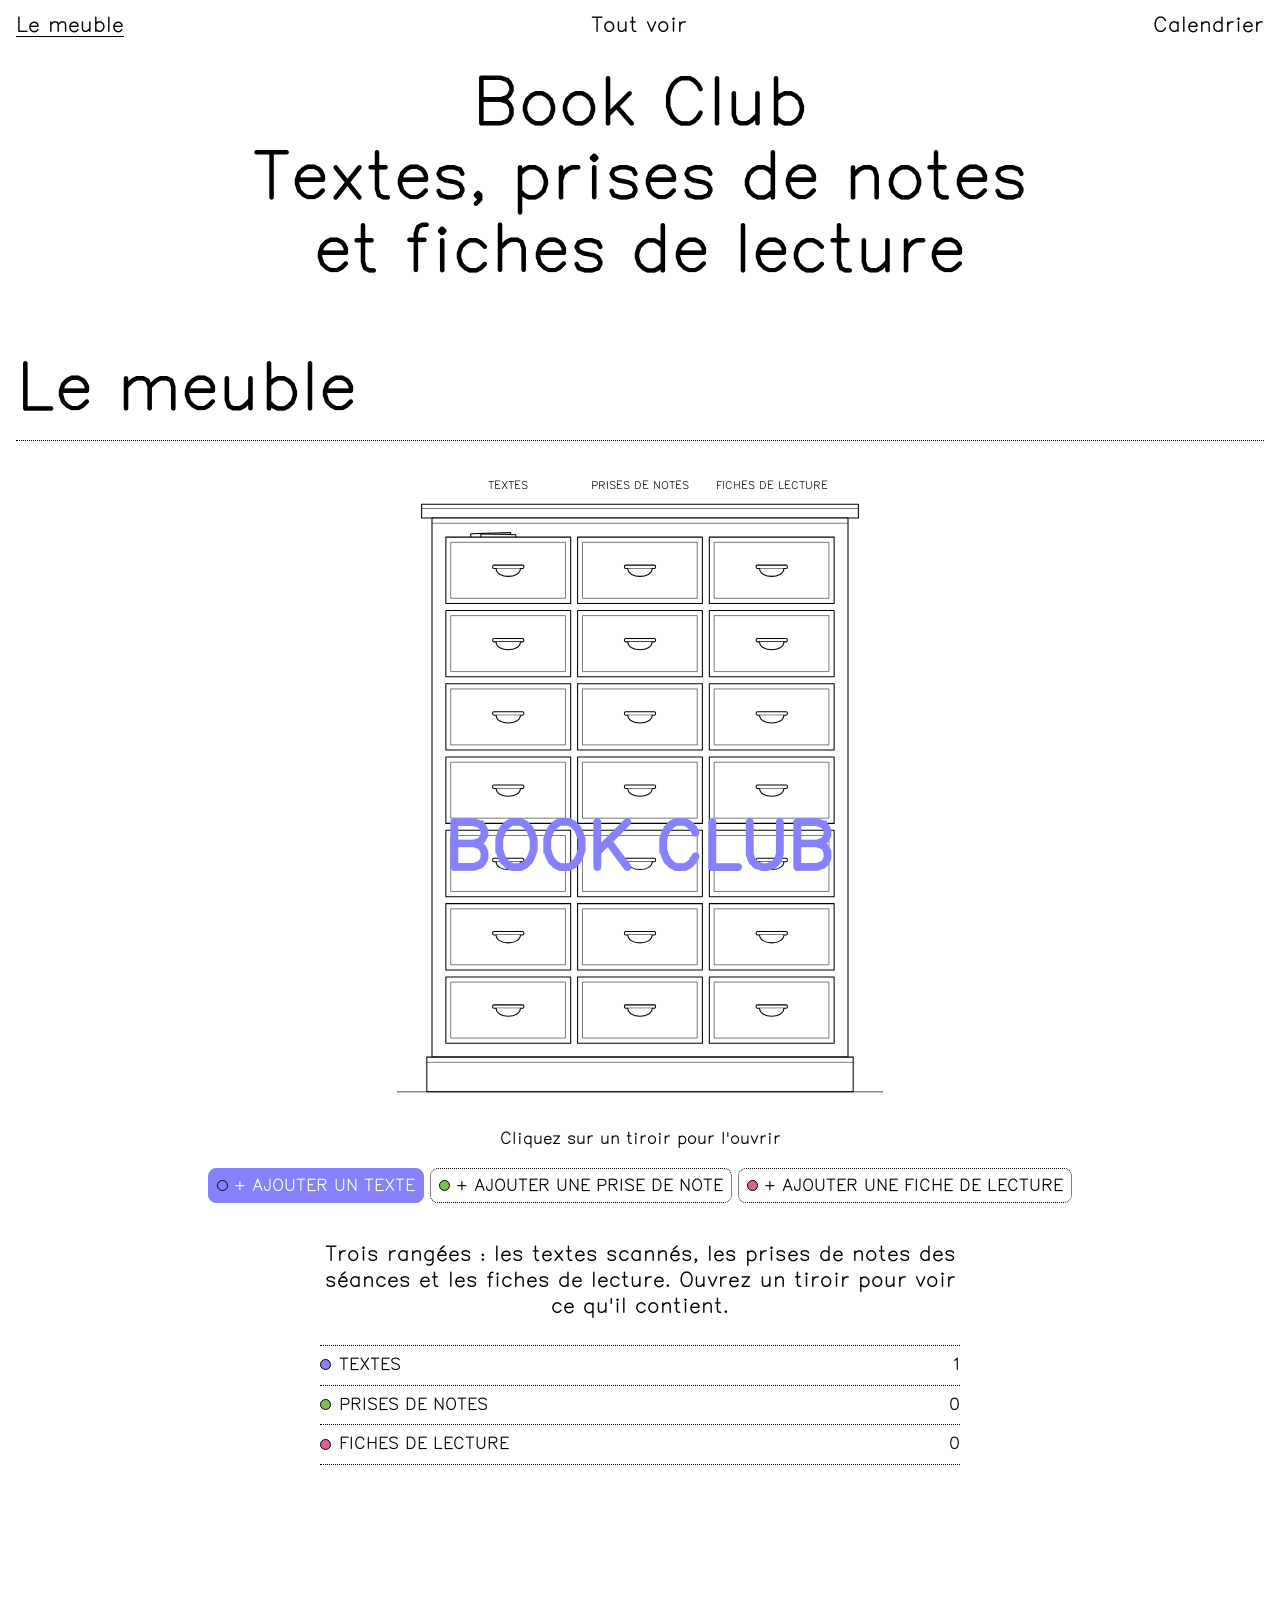
==== commit 54072e37: "Mise à jour depuis le back office" ====
--- a/index.html
+++ b/index.html
@@ -43,6 +43,11 @@
         <div id="cabinet"></div>
         <div class="caption" id="caption">Cliquez sur un tiroir pour l'ouvrir</div>
       </div>
+      <div class="add-links">
+          <a class="btn primary" href="admin.html?add=scan"><i class="dot" data-t="scan"></i>+ Ajouter un texte</a>
+          <a class="btn" href="admin.html?add=note"><i class="dot" data-t="note"></i>+ Ajouter une prise de note</a>
+          <a class="btn" href="admin.html?add=fiche"><i class="dot" data-t="fiche"></i>+ Ajouter une fiche de lecture</a>
+      </div>
     </div>
   </section>
 
@@ -172,6 +177,7 @@
 </dialog>
 
 <script src="contenus.js"></script>
+<script src="config.js"></script>
 <script>
 /* ================= Données ================= */
 const TYPES = {
@@ -361,7 +367,8 @@
 const seances = () => (window.BOOKCLUB_SEANCES || []).slice().sort((a, b) => (a.date + (a.heure || '')).localeCompare(b.date + (b.heure || '')));
 const isPast = s => new Date(s.date + 'T23:59:59') < new Date();
 const dayLabel = s => new Date(s.date + 'T12:00').toLocaleDateString('fr-FR', {weekday: 'long', day: 'numeric', month: 'long'});
-const heureLabel = h => h ? h.replace(':', 'h').replace(/h00$/, 'h') : '';
+const heureLabel = h => h ? h.replace(/^0/, '').replace(':', 'h').replace(/h00$/, 'h') : '';
+const horaire = s => s.heure ? heureLabel(s.heure) + (s.fin ? '–' + heureLabel(s.fin) : '') : '';
 function lectures(s){
   const linked = (s.textes || []).map(id => items.find(i => i.id === id)).filter(Boolean)
     .map(it => `<button class="chip" data-id="${it.id}"><i class="dot" data-t="${it.type}"></i>${esc(it.title)}</button>`).join('');
@@ -373,7 +380,7 @@
   return `<article class="seance${isPast(s) ? ' is-past' : ''}">
     <div class="s-date"><span class="s-day">${d.toLocaleDateString('fr-FR', {weekday: 'short'})} ${d.getDate()}</span><span class="s-month">${d.toLocaleDateString('fr-FR', {month: 'long', year: 'numeric'})}</span></div>
     <div class="s-body">
-      <div class="s-meta">${[heureLabel(s.heure), s.salle && 'Salle : ' + esc(s.salle)].filter(Boolean).join(' · ')}</div>
+      <div class="s-meta">${[horaire(s), s.salle && 'Salle : ' + esc(s.salle)].filter(Boolean).join(' · ')}</div>
       <h3>${esc(s.titre || 'Séance')}</h3>
       ${lectures(s)}
       ${s.description ? `<p>${esc(s.description)}</p>` : ''}
@@ -389,7 +396,7 @@
   const next = up[0];
   document.getElementById('nextSeance').innerHTML = next ? `<button class="next-seance" id="nextBtn">
     <span class="kicker">Prochaine séance</span>
-    <span>${dayLabel(next)}${next.heure ? ', ' + heureLabel(next.heure) : ''}${next.salle ? ' · ' + esc(next.salle) : ''}</span>
+    <span>${dayLabel(next)}${next.heure ? ', ' + horaire(next) : ''}${next.salle ? ' · Salle : ' + esc(next.salle) : ''}</span>
     ${(next.textes || []).length || next.lecture ? `<span class="s-libre">À lire : ${esc([...(next.textes || []).map(id => items.find(i => i.id === id)?.title).filter(Boolean), next.lecture].filter(Boolean).join(', '))}</span>` : ''}
   </button>` : '';
   document.getElementById('nextBtn')?.addEventListener('click', () => { document.querySelector('[data-view=calendar]').click(); scrollTo({top: 0, behavior: 'smooth'}); });
@@ -568,6 +575,19 @@
 
 /* ================= Démarrage ================= */
 (async () => {
+  // contenu en ligne (back office partagé) ; contenus.js sert de secours
+  const CFG = window.BOOKCLUB_CONFIG || {};
+  if(CFG.supabaseUrl && CFG.supabaseKey){
+    try{
+      const res = await fetch(CFG.supabaseUrl + '/rest/v1/site?id=eq.contenu&select=data', {headers: {apikey: CFG.supabaseKey}});
+      const row = res.ok ? (await res.json())[0] : null;
+      if(row && row.data){
+        window.BOOKCLUB_CONTENUS = row.data.items || [];
+        window.BOOKCLUB_TIROIRS = row.data.drawers || [];
+        window.BOOKCLUB_SEANCES = row.data.seances || [];
+      }
+    }catch(err){ console.warn('Base en ligne injoignable, contenu local utilisé.', err); }
+  }
   const seed = (window.BOOKCLUB_CONTENUS || []).map(it => ({...it, seed: true, created: Date.parse(it.date) || 0}));
   // site public en lecture seule : le contenu vient de contenus.js (modifié par le back office)
   items = seed;
--- a/style.css
+++ b/style.css
@@ -189,3 +189,8 @@
 .check-list{max-height:220px;overflow:auto;border:var(--dot);border-radius:8px;padding:6px 10px}
 .check-list label{display:flex;gap:8px;align-items:center;text-transform:none;font-size:15px;padding:4px 0;cursor:pointer}
 @media (max-width:820px){ .seance{grid-template-columns:1fr;gap:6px} .s-day{font-size:30px} }
+
+/* boutons d'ajout sous le meuble */
+.add-links{order:-1;display:flex;justify-content:center;gap:6px;flex-wrap:wrap;margin-top:-24px}
+a.btn{text-decoration:none;color:inherit}
+a.btn.primary{color:#fff}
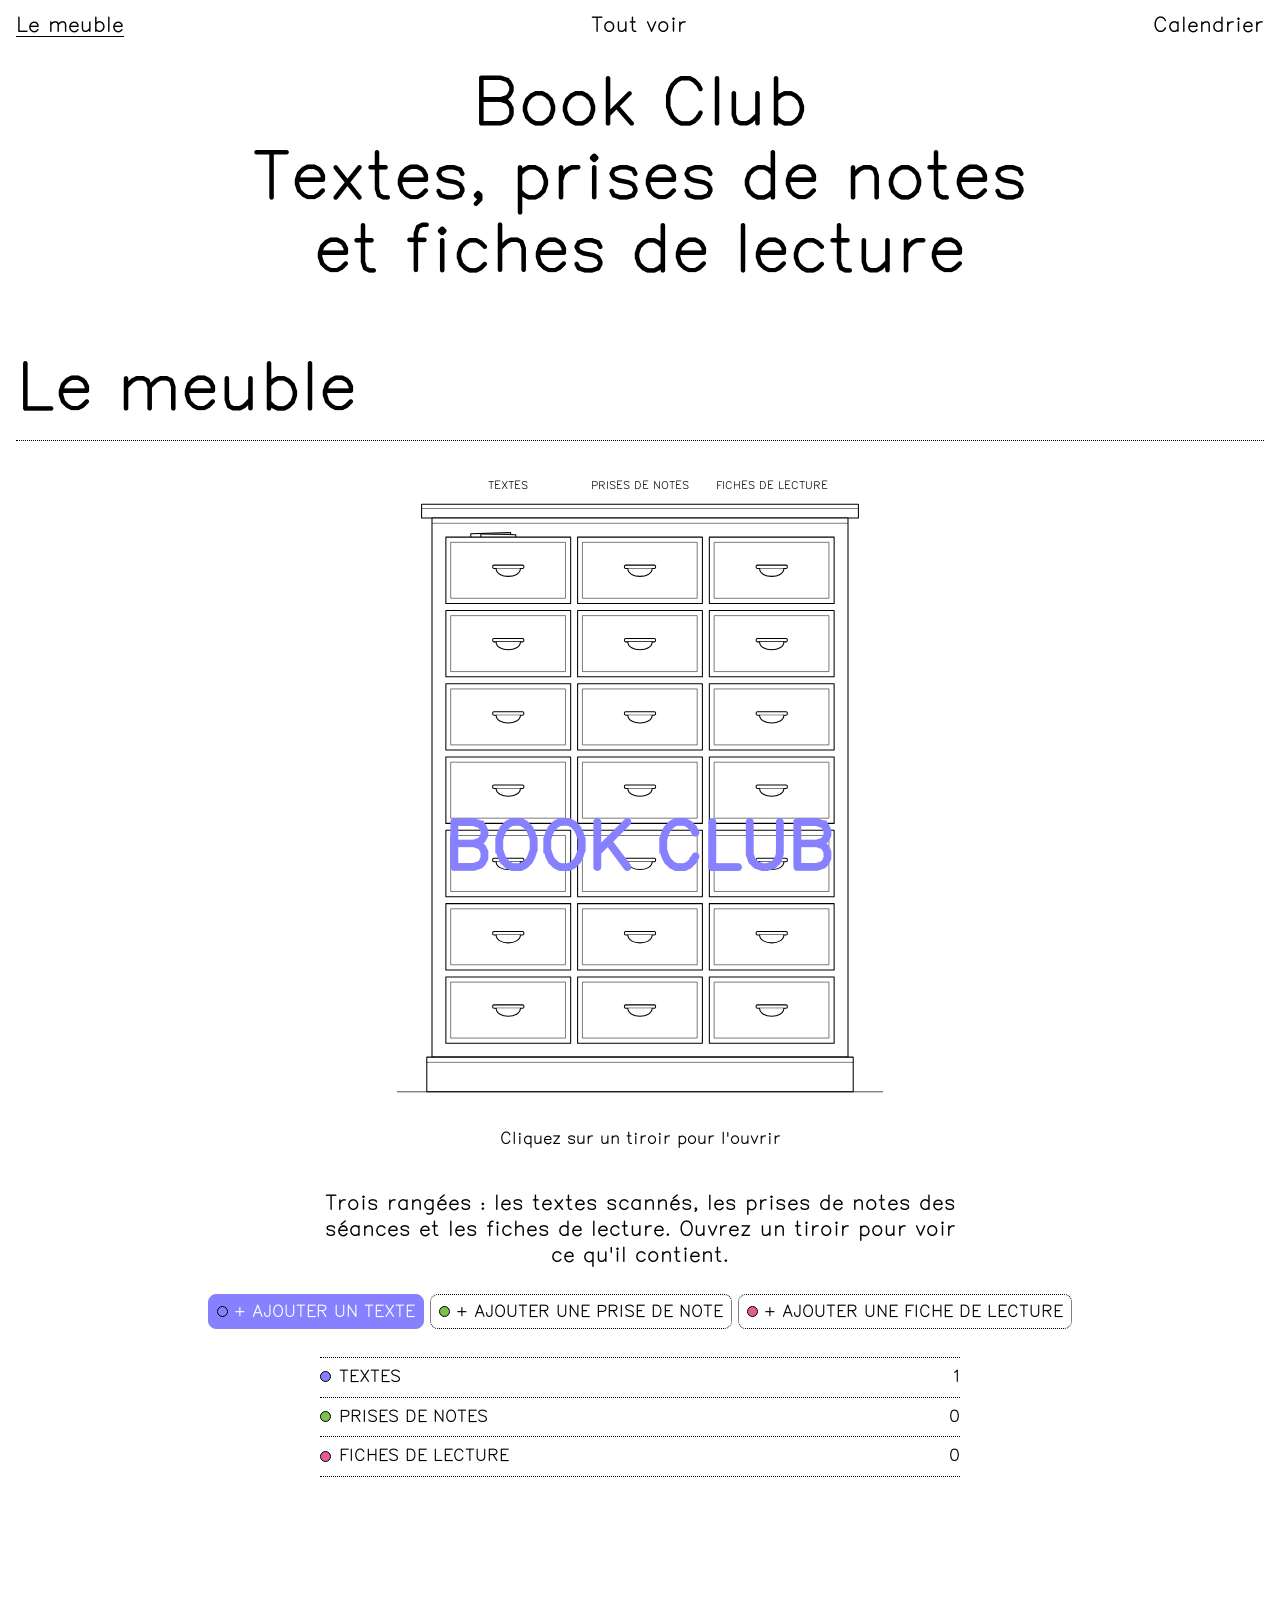
==== commit fa394c74: "Mise à jour depuis le back office" ====
--- a/index.html
+++ b/index.html
@@ -4,7 +4,7 @@
 <meta charset="utf-8">
 <meta name="viewport" content="width=device-width, initial-scale=1">
 <title>Book Club</title>
-<link rel="stylesheet" href="style.css">
+<link rel="stylesheet" href="style.css?v=5">
 </head>
 <body class="readonly">
 
@@ -37,16 +37,16 @@
     <div class="home">
       <div class="intro">
         <p>Trois rangées&nbsp;: les textes scannés, les prises de notes des séances et les fiches de lecture. Ouvrez un tiroir pour voir ce qu'il contient.</p>
+        <div class="add-links">
+          <a class="btn primary" href="admin.html?add=scan"><i class="dot" data-t="scan"></i>+ Ajouter un texte</a>
+          <a class="btn" href="admin.html?add=note"><i class="dot" data-t="note"></i>+ Ajouter une prise de note</a>
+          <a class="btn" href="admin.html?add=fiche"><i class="dot" data-t="fiche"></i>+ Ajouter une fiche de lecture</a>
+        </div>
         <ul class="legend" id="legend"></ul>
       </div>
       <div class="cabinet-wrap">
         <div id="cabinet"></div>
         <div class="caption" id="caption">Cliquez sur un tiroir pour l'ouvrir</div>
-      </div>
-      <div class="add-links">
-          <a class="btn primary" href="admin.html?add=scan"><i class="dot" data-t="scan"></i>+ Ajouter un texte</a>
-          <a class="btn" href="admin.html?add=note"><i class="dot" data-t="note"></i>+ Ajouter une prise de note</a>
-          <a class="btn" href="admin.html?add=fiche"><i class="dot" data-t="fiche"></i>+ Ajouter une fiche de lecture</a>
       </div>
     </div>
   </section>
--- a/style.css
+++ b/style.css
@@ -191,6 +191,6 @@
 @media (max-width:820px){ .seance{grid-template-columns:1fr;gap:6px} .s-day{font-size:30px} }
 
 /* boutons d'ajout sous le meuble */
-.add-links{order:-1;display:flex;justify-content:center;gap:6px;flex-wrap:wrap;margin-top:-24px}
+.add-links{display:flex;justify-content:center;gap:6px;flex-wrap:wrap;margin:0 0 28px;width:min(900px,calc(100vw - 32px));position:relative;left:50%;transform:translateX(-50%)}
 a.btn{text-decoration:none;color:inherit}
 a.btn.primary{color:#fff}
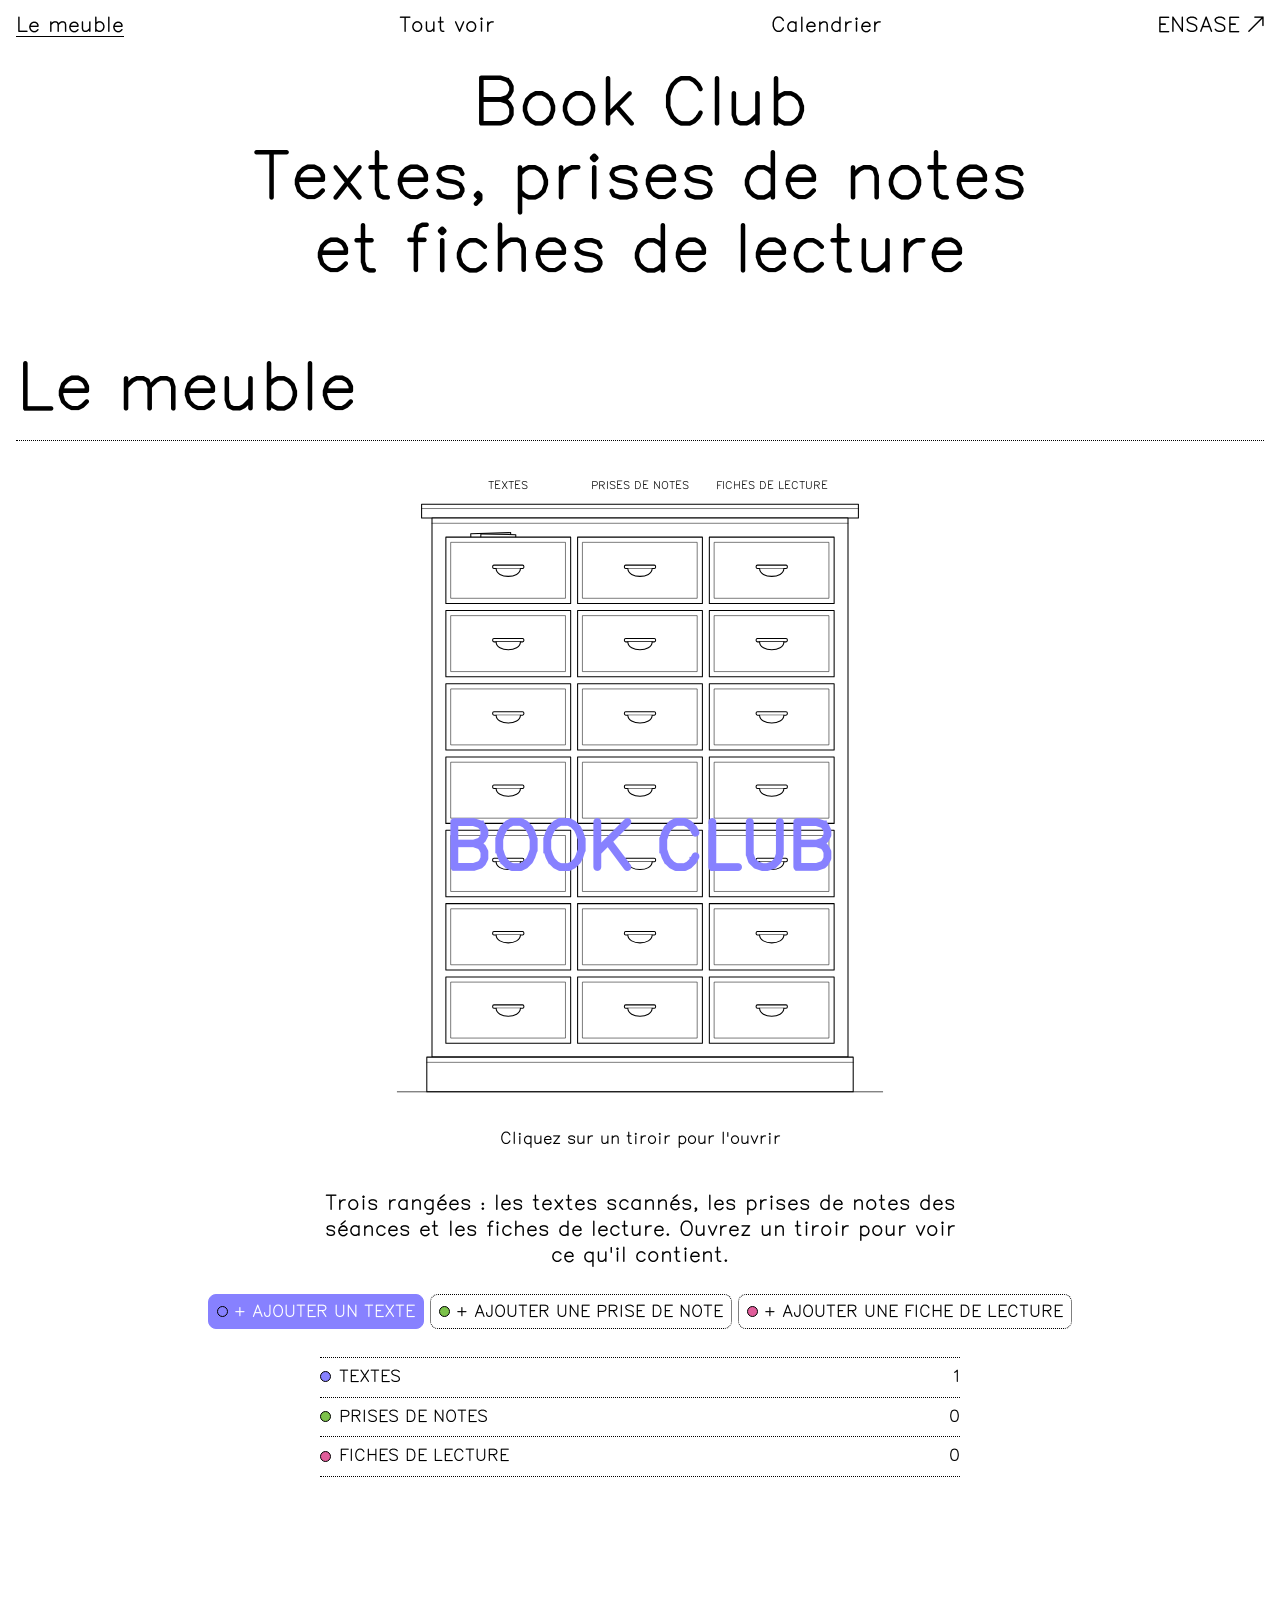
==== commit 4804e4e4: "Mise à jour depuis le back office" ====
--- a/index.html
+++ b/index.html
@@ -4,7 +4,7 @@
 <meta charset="utf-8">
 <meta name="viewport" content="width=device-width, initial-scale=1">
 <title>Book Club</title>
-<link rel="stylesheet" href="style.css?v=5">
+<link rel="stylesheet" href="style.css?v=6">
 </head>
 <body class="readonly">
 
@@ -13,6 +13,7 @@
     <button data-view="home" aria-current="true">Le meuble</button>
     <button data-view="library">Tout voir</button>
     <button data-view="calendar">Calendrier</button>
+    <a href="https://eensase.vercel.app" target="_blank" rel="noopener">ENSASE ↗</a>
     <button data-add="scan">+ Texte</button>
     <button data-add="note">+ Prise de note</button>
     <button data-add="fiche">+ Fiche de lecture</button>
@@ -53,7 +54,7 @@
 
   <!-- Calendrier -->
   <section id="view-calendar" hidden>
-    <div class="section-head"><h2>Calendrier</h2></div>
+    <div class="section-head"><h2>Calendrier</h2><a class="btn primary" href="admin.html?seance=new">+ Ajouter une séance</a></div>
     <div id="calUpcoming"></div>
     <details class="past" id="calPastWrap" hidden><summary>Séances passées</summary><div id="calPast"></div></details>
   </section>
@@ -384,6 +385,8 @@
       <h3>${esc(s.titre || 'Séance')}</h3>
       ${lectures(s)}
       ${s.description ? `<p>${esc(s.description)}</p>` : ''}
+      ${s.compte_rendu ? `<details class="cr"${isPast(s) ? ' open' : ''}><summary>Compte rendu</summary><p>${esc(s.compte_rendu)}</p></details>` : ''}
+      ${isPast(s) ? `<div class="s-actions"><a class="btn" href="admin.html?seance=${encodeURIComponent(s.id)}&cr=1">${s.compte_rendu ? 'Modifier le compte rendu' : '+ Ajouter un compte rendu'}</a></div>` : ''}
     </div>
   </article>`;
 }
--- a/style.css
+++ b/style.css
@@ -194,3 +194,11 @@
 .add-links{display:flex;justify-content:center;gap:6px;flex-wrap:wrap;margin:0 0 28px;width:min(900px,calc(100vw - 32px));position:relative;left:50%;transform:translateX(-50%)}
 a.btn{text-decoration:none;color:inherit}
 a.btn.primary{color:#fff}
+
+/* comptes rendus de séance */
+details.cr{margin-top:12px;border-top:var(--dot);padding-top:8px}
+details.cr summary{cursor:pointer;text-transform:uppercase;font-size:14px}
+details.cr p{margin:8px 0 0}
+.s-actions{margin-top:12px}
+.seance.is-past{opacity:1}
+.seance.is-past .s-date,.seance.is-past h3,.seance.is-past .s-meta{opacity:.55}
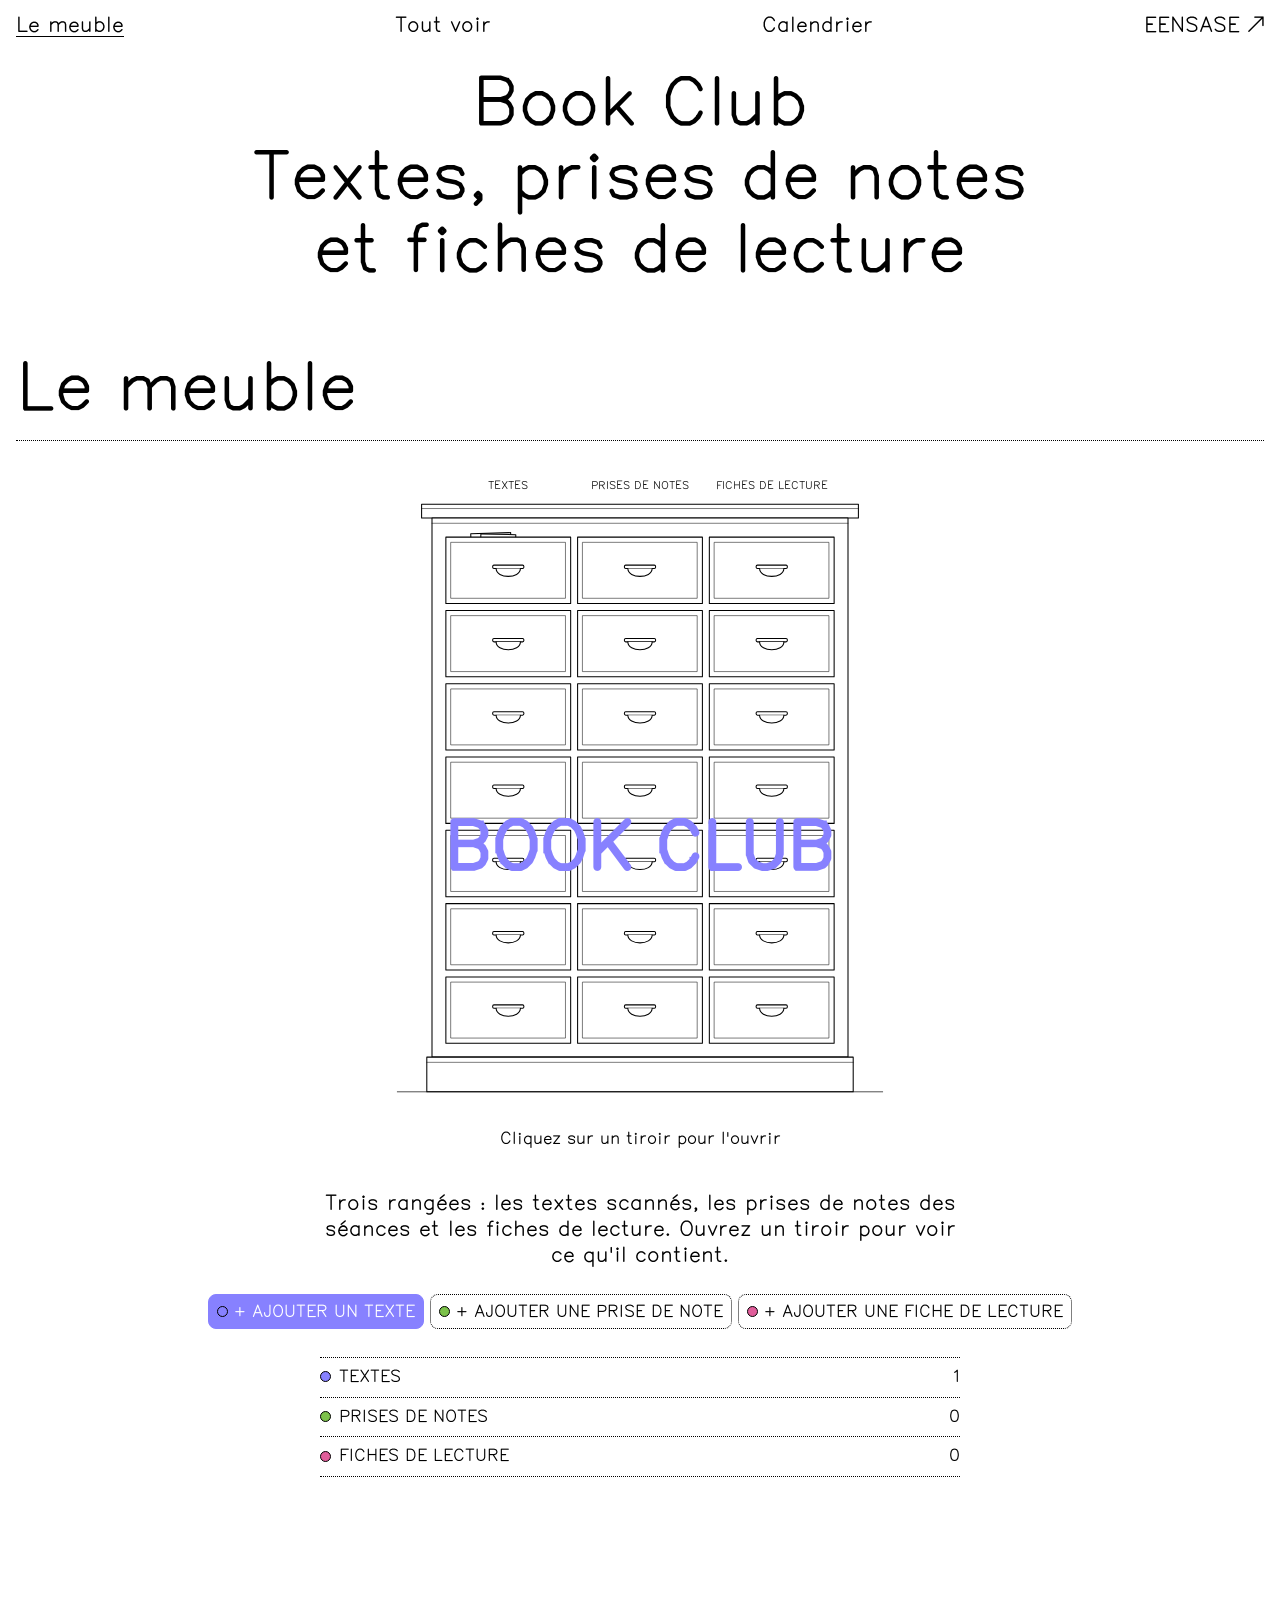
==== commit 247f977a: "Mise à jour depuis le back office" ====
--- a/index.html
+++ b/index.html
@@ -13,7 +13,7 @@
     <button data-view="home" aria-current="true">Le meuble</button>
     <button data-view="library">Tout voir</button>
     <button data-view="calendar">Calendrier</button>
-    <a href="https://eensase.vercel.app" target="_blank" rel="noopener">ENSASE ↗</a>
+    <a href="https://eensase.vercel.app" target="_blank" rel="noopener">EENSASE ↗</a>
     <button data-add="scan">+ Texte</button>
     <button data-add="note">+ Prise de note</button>
     <button data-add="fiche">+ Fiche de lecture</button>
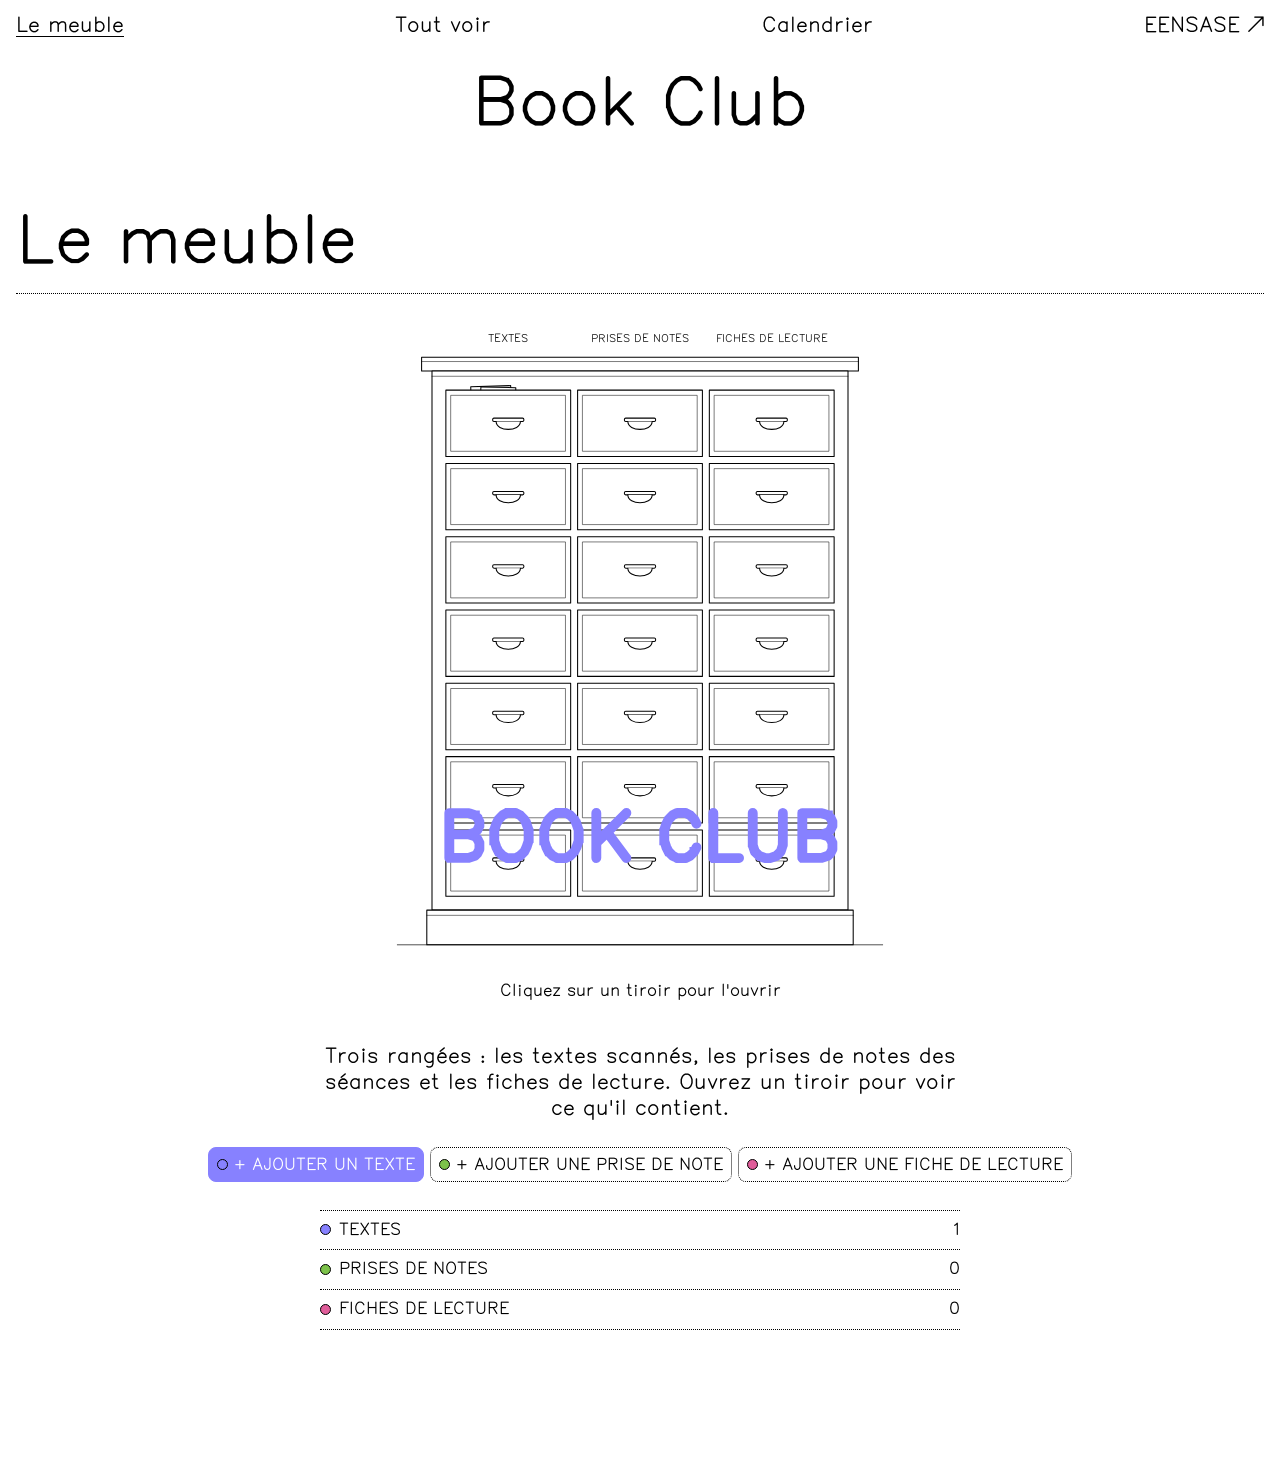
==== commit b197ccad: "Mise à jour depuis le back office" ====
--- a/index.html
+++ b/index.html
@@ -4,7 +4,7 @@
 <meta charset="utf-8">
 <meta name="viewport" content="width=device-width, initial-scale=1">
 <title>Book Club</title>
-<link rel="stylesheet" href="style.css?v=6">
+<link rel="stylesheet" href="style.css?v=8">
 </head>
 <body class="readonly">
 
@@ -21,7 +21,7 @@
   </nav>
 </header>
 
-<h1 class="intro-title">Book Club<br>Textes, prises de notes<br>et fiches de lecture</h1>
+<h1 class="intro-title">Book Club</h1>
 <div class="next-wrap" id="nextSeance"></div>
 
 <main>
@@ -397,12 +397,11 @@
   document.getElementById('calPast').innerHTML = past.map(seanceHTML).join('');
   document.querySelectorAll('#view-calendar [data-id]').forEach(b => b.addEventListener('click', () => openItem(b.dataset.id)));
   const next = up[0];
-  document.getElementById('nextSeance').innerHTML = next ? `<button class="next-seance" id="nextBtn">
+  document.getElementById('nextSeance').innerHTML = next ? `<a class="next-seance" id="nextBtn" href="https://eensase.vercel.app/?semaine=${encodeURIComponent(next.date)}#planning" target="_blank" rel="noopener" title="Voir dans le planning EENSASE">
     <span class="kicker">Prochaine séance</span>
     <span>${dayLabel(next)}${next.heure ? ', ' + horaire(next) : ''}${next.salle ? ' · Salle : ' + esc(next.salle) : ''}</span>
     ${(next.textes || []).length || next.lecture ? `<span class="s-libre">À lire : ${esc([...(next.textes || []).map(id => items.find(i => i.id === id)?.title).filter(Boolean), next.lecture].filter(Boolean).join(', '))}</span>` : ''}
-  </button>` : '';
-  document.getElementById('nextBtn')?.addEventListener('click', () => { document.querySelector('[data-view=calendar]').click(); scrollTo({top: 0, behavior: 'smooth'}); });
+  </a>` : '';
 }
 
 function renderAll(){
--- a/style.css
+++ b/style.css
@@ -202,3 +202,8 @@
 .s-actions{margin-top:12px}
 .seance.is-past{opacity:1}
 .seance.is-past .s-date,.seance.is-past h3,.seance.is-past .s-meta{opacity:.55}
+
+a.next-seance{text-decoration:none;color:inherit}
+
+/* logo violet en bas : plus gras, sans coupure */
+.logo{line-height:1.25;padding:6px 12px 2px;overflow:visible;-webkit-text-stroke:2px var(--violet);paint-order:stroke fill;letter-spacing:.01em}
